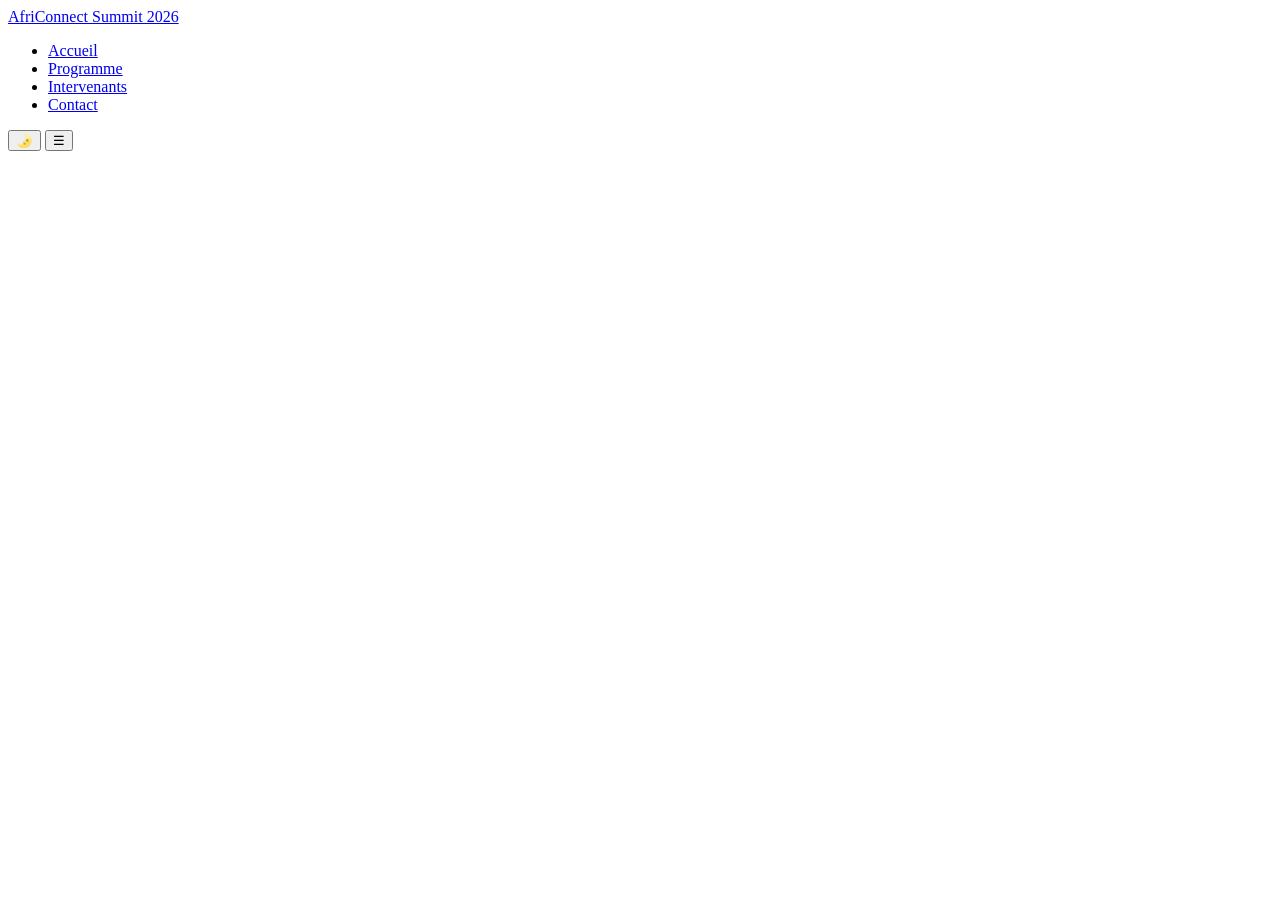
==== index.html @ e22a5360 "Ajout du contenu de la navbar (logo, liens, toggle, hamburger) sur les 4 pages" ====
<!DOCTYPE html>
<html lang="fr">
<head>
    <meta charset="UTF-8">
    <meta name="viewport" content="width=device-width, initial-scale=1.0">
    <title>AfriConnect Summit 2026 - Accueil</title>
    <link rel="stylesheet" href="css/style.css">
</head>
<body>
    <header>
        <nav>
            <!-- logo,lien,toggle dark mode,hamburger -->
             <a href="index.html" class="logo">AfriConnect Summit 2026</a>
              <!-- liste des 4 liens de navigations -->
              <ul class="nav-links">
                  <li><a href="index.html">Accueil</a></li>
                  <li><a href="programme.html">Programme</a></li>
                  <li><a href="intervenants.html">Intervenants</a></li>
                  <li><a href="contact.html">Contact</a></li>
              </ul>
                <!-- bouton pour basculer entre le mode clair et le mode sombre -->
                 <button class="theme-toggle" aria-label="changer le theme">🌛</button>
                 <!-- bouton hamburger pour les petits ecrans --> 
                 <button class="hamburger" aria-label="Menu">☰</button>
        </nav>
    </header>

    <main>
        <section id="hero">

        </section>

        <section id="stats">

        </section>

        <section id="pourquoi-participer">

        </section>

        <section id="intervenants">

        </section>

        <section id="sponsors">

        </section>
    </main>

    <footer>

    </footer>

    <script src="js/main.js"></script>   
</body>
</html>
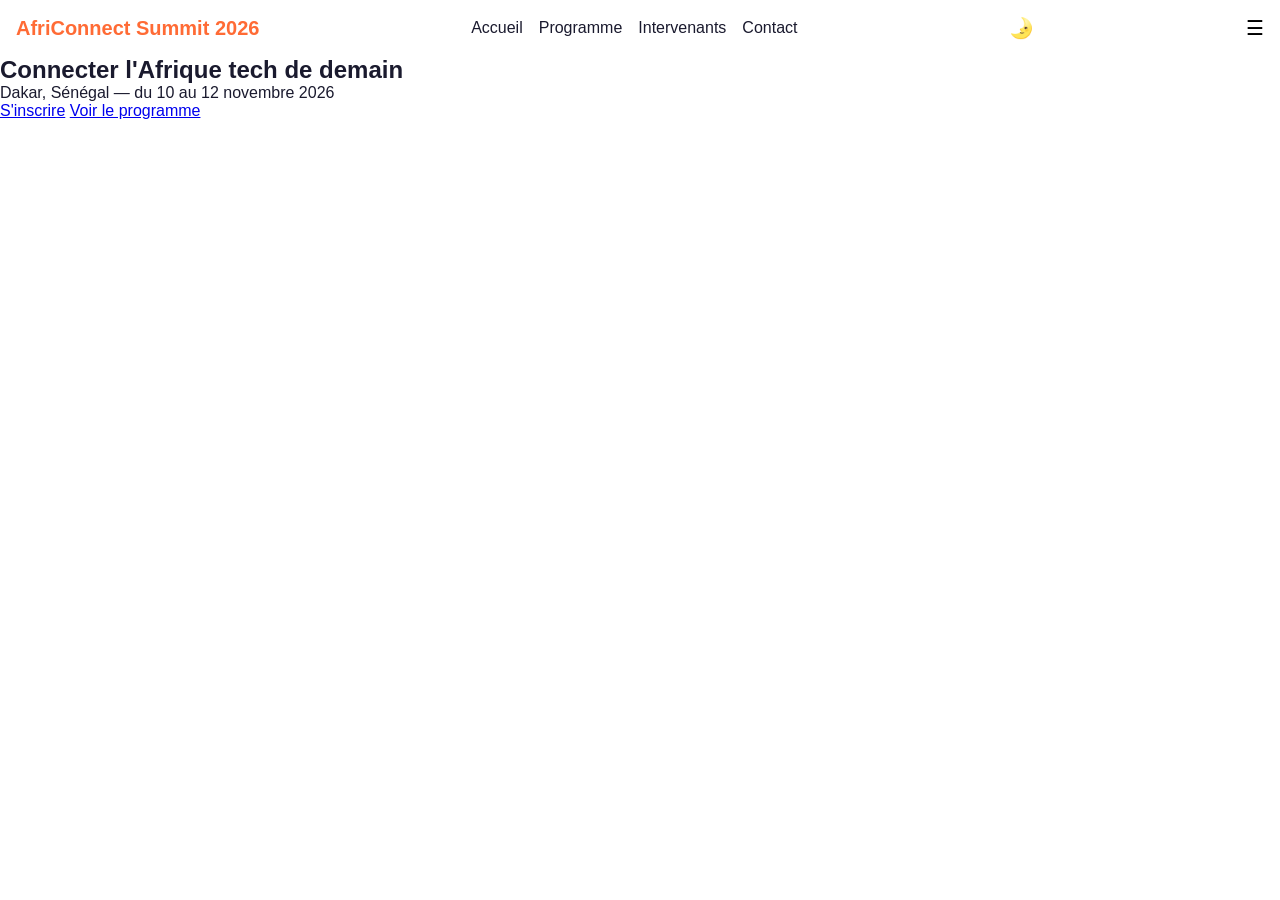
==== commit 9e962965: "Ajout du contenu de la section hero (titre, sous-titre, boutons CTA)" ====
--- a/index.html
+++ b/index.html
@@ -1,32 +1,41 @@
 <!DOCTYPE html>
 <html lang="fr">
+
 <head>
     <meta charset="UTF-8">
     <meta name="viewport" content="width=device-width, initial-scale=1.0">
     <title>AfriConnect Summit 2026 - Accueil</title>
     <link rel="stylesheet" href="css/style.css">
 </head>
+
 <body>
     <header>
         <nav>
             <!-- logo,lien,toggle dark mode,hamburger -->
-             <a href="index.html" class="logo">AfriConnect Summit 2026</a>
-              <!-- liste des 4 liens de navigations -->
-              <ul class="nav-links">
-                  <li><a href="index.html">Accueil</a></li>
-                  <li><a href="programme.html">Programme</a></li>
-                  <li><a href="intervenants.html">Intervenants</a></li>
-                  <li><a href="contact.html">Contact</a></li>
-              </ul>
-                <!-- bouton pour basculer entre le mode clair et le mode sombre -->
-                 <button class="theme-toggle" aria-label="changer le theme">🌛</button>
-                 <!-- bouton hamburger pour les petits ecrans --> 
-                 <button class="hamburger" aria-label="Menu">☰</button>
+            <a href="index.html" class="logo">AfriConnect Summit 2026</a>
+            <!-- liste des 4 liens de navigations -->
+            <ul class="nav-links">
+                <li><a href="index.html">Accueil</a></li>
+                <li><a href="programme.html">Programme</a></li>
+                <li><a href="intervenants.html">Intervenants</a></li>
+                <li><a href="contact.html">Contact</a></li>
+            </ul>
+            <!-- bouton pour basculer entre le mode clair et le mode sombre -->
+            <button class="theme-toggle" aria-label="changer le theme">🌛</button>
+            <!-- bouton hamburger pour les petits ecrans -->
+            <button class="hamburger" aria-label="Menu">☰</button>
         </nav>
     </header>
 
     <main>
         <section id="hero">
+            <h1>Connecter l'Afrique tech de demain</h1>
+            <p>Dakar, Sénégal — du 10 au 12 novembre 2026</p>
+
+            <div class="hero-buttons">
+                <a href="contact.html" class="btn-primary">S'inscrire</a>
+                <a href="programme.html" class="btn-secondary">Voir le programme</a>
+            </div>
 
         </section>
 
@@ -51,6 +60,7 @@
 
     </footer>
 
-    <script src="js/main.js"></script>   
+    <script src="js/main.js"></script>
 </body>
+
 </html>
--- a/css/style.css
+++ b/css/style.css
@@ -0,0 +1,74 @@
+:root {
+    --color-primary: #FF6B35;
+    --color-secondary: #004E89;
+    --color-bg: #FFFFFF;
+    --color-text: #1A1A2E;
+    --font-heading: 'Sora', sans-serif;
+    --font-body: 'Inter', sans-serif;
+    --spacing-md: 1rem;
+    --radius: 8px;
+}
+
+[data-theme="dark"] {
+    --color-bg: #1A1A2E;
+    --color-text: #F1F5F9;
+}
+
+/* RESET CSS */
+/* On annule les marges/paddings par défaut du navigateur (différents selon Chrome, Firefox, etc.)
+   et on force box-sizing: border-box pour que les paddings/bordures n'agrandissent pas
+   la taille totale des éléments (plus facile à calculer en layout)  */
+* {
+    margin: 0;
+    padding: 0;
+    box-sizing: border-box;
+}
+
+/* STYLE DE BASE DU BODY */
+/* On applique la police de texte courant et les couleurs de fond/texte
+   définies dans les variables CSS de :root.
+   La transition permet un changement en douceur lors du basculement dark/light mode  */
+body {
+    font-family: var(--font-body);
+    background-color: var(--color-bg);
+    color: var(--color-text);
+    transition: background-color 0.3s ease, color 0.3s ease;
+}
+/* NAVBAR */
+nav {
+  display: flex;
+  align-items: center;
+  justify-content: space-between;
+  padding: var(--spacing-md);
+  background-color: var(--color-bg);
+}
+.nav-links {
+  display: flex;
+  list-style: none;
+  gap: var(--spacing-md);
+}
+.nav-links a {
+  text-decoration: none;
+  color: var(--color-text);
+  font-family: var(--font-body);
+}
+.logo {
+  font-family: var(--font-heading);
+  font-weight: bold;
+  font-size: 1.25rem;
+  color: var(--color-primary);
+  text-decoration: none;
+}
+.theme-toggle,
+.hamburger {
+  background: none;
+  border: none;
+  font-size: 1.25rem;
+  cursor: pointer;
+}
+/* RESPONSIVE - MOBILE (sous 768px)  */
+@media (max-width: 768px) {
+  .nav-links {
+    display: none;
+  }
+}
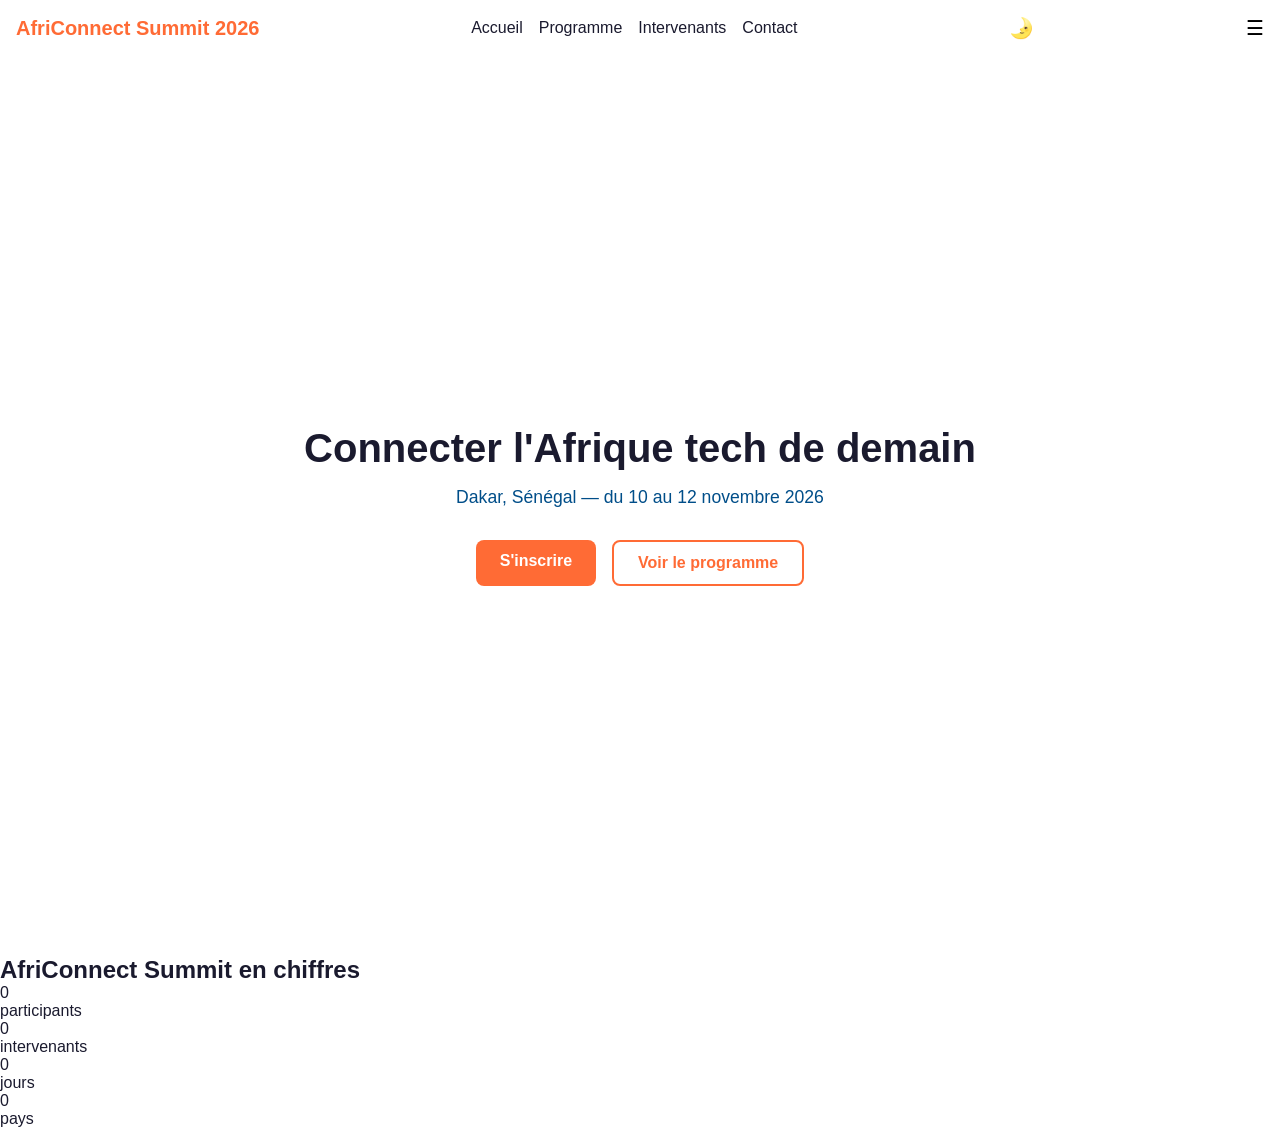
==== commit 3246a7c1: "Ajout du contenu HTML de la section stats (4 statistiques)" ====
--- a/index.html
+++ b/index.html
@@ -40,6 +40,25 @@
         </section>
 
         <section id="stats">
+            <h2>AfriConnect Summit en chiffres</h2>
+            <div class="stats-grid">
+                <div class="stat-item">
+                    <span class="stat-number" data-target="1200">0</span>
+                    <p>participants</p>
+                </div>
+                <div class="stat-item">
+                    <span class="stat-number" data-target="48">0</span>
+                    <p>intervenants</p>
+                </div>
+                <div class="stat-item">
+                    <span class="stat-number" data-target="3">0</span>
+                    <p>jours</p>
+                </div>
+                <div class="stat-item">
+                    <span class="stat-number" data-target="12">0</span>
+                    <p>pays</p>
+                </div>
+            </div>
 
         </section>
 
--- a/css/style.css
+++ b/css/style.css
@@ -1,17 +1,17 @@
 :root {
-    --color-primary: #FF6B35;
-    --color-secondary: #004E89;
-    --color-bg: #FFFFFF;
-    --color-text: #1A1A2E;
-    --font-heading: 'Sora', sans-serif;
-    --font-body: 'Inter', sans-serif;
-    --spacing-md: 1rem;
-    --radius: 8px;
+  --color-primary: #FF6B35;
+  --color-secondary: #004E89;
+  --color-bg: #FFFFFF;
+  --color-text: #1A1A2E;
+  --font-heading: 'Sora', sans-serif;
+  --font-body: 'Inter', sans-serif;
+  --spacing-md: 1rem;
+  --radius: 8px;
 }
 
 [data-theme="dark"] {
-    --color-bg: #1A1A2E;
-    --color-text: #F1F5F9;
+  --color-bg: #1A1A2E;
+  --color-text: #F1F5F9;
 }
 
 /* RESET CSS */
@@ -19,9 +19,9 @@
    et on force box-sizing: border-box pour que les paddings/bordures n'agrandissent pas
    la taille totale des éléments (plus facile à calculer en layout)  */
 * {
-    margin: 0;
-    padding: 0;
-    box-sizing: border-box;
+  margin: 0;
+  padding: 0;
+  box-sizing: border-box;
 }
 
 /* STYLE DE BASE DU BODY */
@@ -29,11 +29,12 @@
    définies dans les variables CSS de :root.
    La transition permet un changement en douceur lors du basculement dark/light mode  */
 body {
-    font-family: var(--font-body);
-    background-color: var(--color-bg);
-    color: var(--color-text);
-    transition: background-color 0.3s ease, color 0.3s ease;
+  font-family: var(--font-body);
+  background-color: var(--color-bg);
+  color: var(--color-text);
+  transition: background-color 0.3s ease, color 0.3s ease;
 }
+
 /* NAVBAR */
 nav {
   display: flex;
@@ -42,16 +43,19 @@
   padding: var(--spacing-md);
   background-color: var(--color-bg);
 }
+
 .nav-links {
   display: flex;
   list-style: none;
   gap: var(--spacing-md);
 }
+
 .nav-links a {
   text-decoration: none;
   color: var(--color-text);
   font-family: var(--font-body);
 }
+
 .logo {
   font-family: var(--font-heading);
   font-weight: bold;
@@ -59,6 +63,7 @@
   color: var(--color-primary);
   text-decoration: none;
 }
+
 .theme-toggle,
 .hamburger {
   background: none;
@@ -66,9 +71,80 @@
   font-size: 1.25rem;
   cursor: pointer;
 }
+
 /* RESPONSIVE - MOBILE (sous 768px)  */
 @media (max-width: 768px) {
   .nav-links {
     display: none;
   }
+}
+
+/*  HERO */
+#hero {
+  min-height: 100vh;
+  display: flex;
+  flex-direction: column;
+  align-items: center;
+  justify-content: center;
+  text-align: center;
+  padding: var(--spacing-md);
+  gap: var(--spacing-md);
+  animation: fadeIn 1s ease-in;
+}
+
+#hero h1 {
+  font-family: var(--font-heading);
+  font-size: 2.5rem;
+  color: var(--color-text);
+  max-width: 700px;
+}
+
+#hero p {
+  font-family: var(--font-body);
+  font-size: 1.1rem;
+  color: var(--color-secondary);
+}
+
+.hero-buttons {
+  display: flex;
+  gap: var(--spacing-md);
+  margin-top: var(--spacing-md);
+}
+
+.btn-primary,
+.btn-secondary {
+  padding: 0.75rem 1.5rem;
+  border-radius: var(--radius);
+  text-decoration: none;
+  font-family: var(--font-body);
+  font-weight: bold;
+  transition: transform 0.2s ease, opacity 0.2s ease;
+}
+
+.btn-primary {
+  background-color: var(--color-primary);
+  color: #FFFFFF;
+}
+
+.btn-secondary {
+  background-color: transparent;
+  color: var(--color-primary);
+  border: 2px solid var(--color-primary);
+}
+
+.btn-primary:hover,
+.btn-secondary:hover {
+  transform: translateY(-3px);
+  opacity: 0.9;
+}
+
+/* Animation d'apparition en fondu au chargement de la page */
+@keyframes fadeIn {
+  from {
+    opacity: 0;
+  }
+
+  to {
+    opacity: 1;
+  }
 }
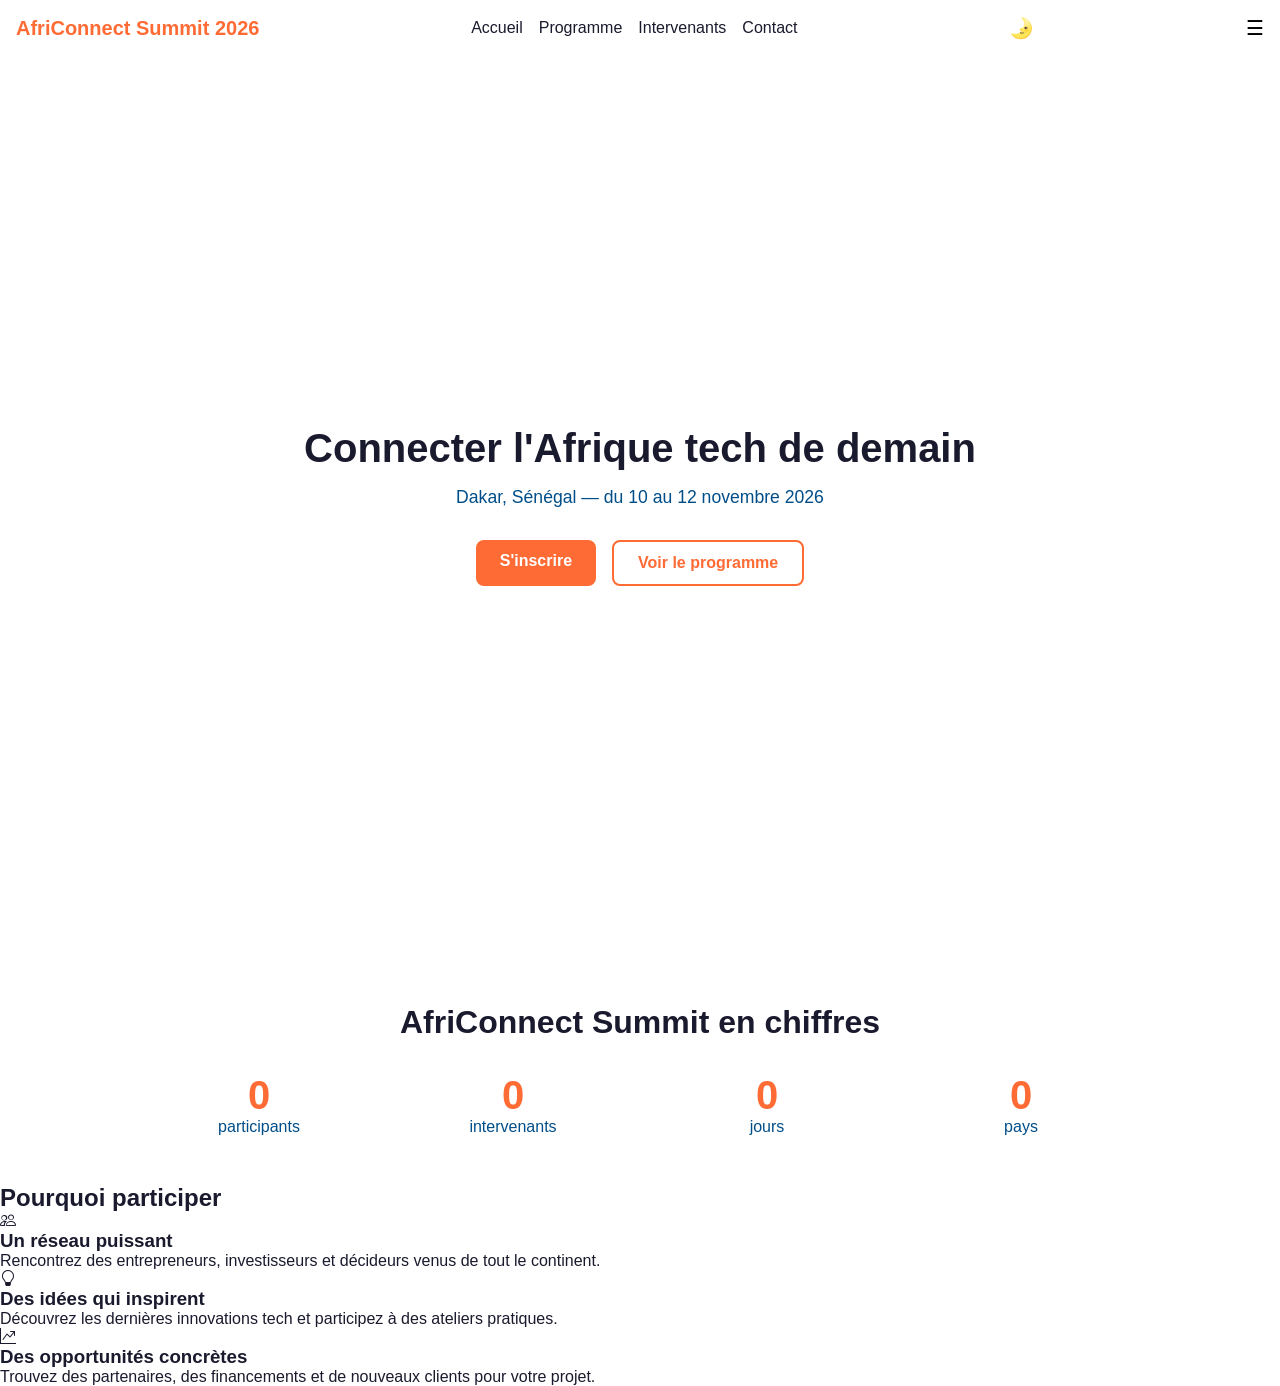
==== commit 931a9968: "Ajout du CDN Bootstrap Icons et du contenu de la section pourquoi-participer" ====
--- a/index.html
+++ b/index.html
@@ -6,6 +6,7 @@
     <meta name="viewport" content="width=device-width, initial-scale=1.0">
     <title>AfriConnect Summit 2026 - Accueil</title>
     <link rel="stylesheet" href="css/style.css">
+    <link rel="stylesheet" href="https://cdn.jsdelivr.net/npm/bootstrap-icons@1.11.3/font/bootstrap-icons.min.css">
 </head>
 
 <body>
@@ -63,6 +64,24 @@
         </section>
 
         <section id="pourquoi-participer">
+            <h2>Pourquoi participer</h2>
+            <div class="reasons-grid">
+                <div class="reason-item">
+                    <i class="bi bi-people"></i>
+                    <h3>Un réseau puissant</h3>
+                    <p>Rencontrez des entrepreneurs, investisseurs et décideurs venus de tout le continent.</p>
+                </div>
+                <div class="reason-item">
+                    <i class="bi bi-lightbulb"></i>
+                    <h3>Des idées qui inspirent</h3>
+                    <p>Découvrez les dernières innovations tech et participez à des ateliers pratiques.</p>
+                </div>
+                <div class="reason-item">
+                    <i class="bi bi-graph-up-arrow"></i>
+                    <h3>Des opportunités concrètes</h3>
+                    <p>Trouvez des partenaires, des financements et de nouveaux clients pour votre projet.</p>
+                </div>
+            </div>
 
         </section>
 
--- a/css/style.css
+++ b/css/style.css
@@ -147,4 +147,37 @@
   to {
     opacity: 1;
   }
-}+}
+/* STATS */
+#stats {
+  padding: calc(var(--spacing-md) * 3) var(--spacing-md);
+  text-align: center;
+}
+
+#stats h2 {
+  font-family: var(--font-heading);
+  font-size: 2rem;
+  margin-bottom: calc(var(--spacing-md) * 2);
+  color: var(--color-text);
+}
+
+.stats-grid {
+  display: grid;
+  grid-template-columns: repeat(4, 1fr);
+  gap: var(--spacing-md);
+  max-width: 1000px;
+  margin: 0 auto;
+}
+
+.stat-number {
+  display: block;
+  font-family: var(--font-heading);
+  font-size: 2.5rem;
+  font-weight: bold;
+  color: var(--color-primary);
+}
+
+.stat-item p {
+  font-family: var(--font-body);
+  color: var(--color-secondary);
+}
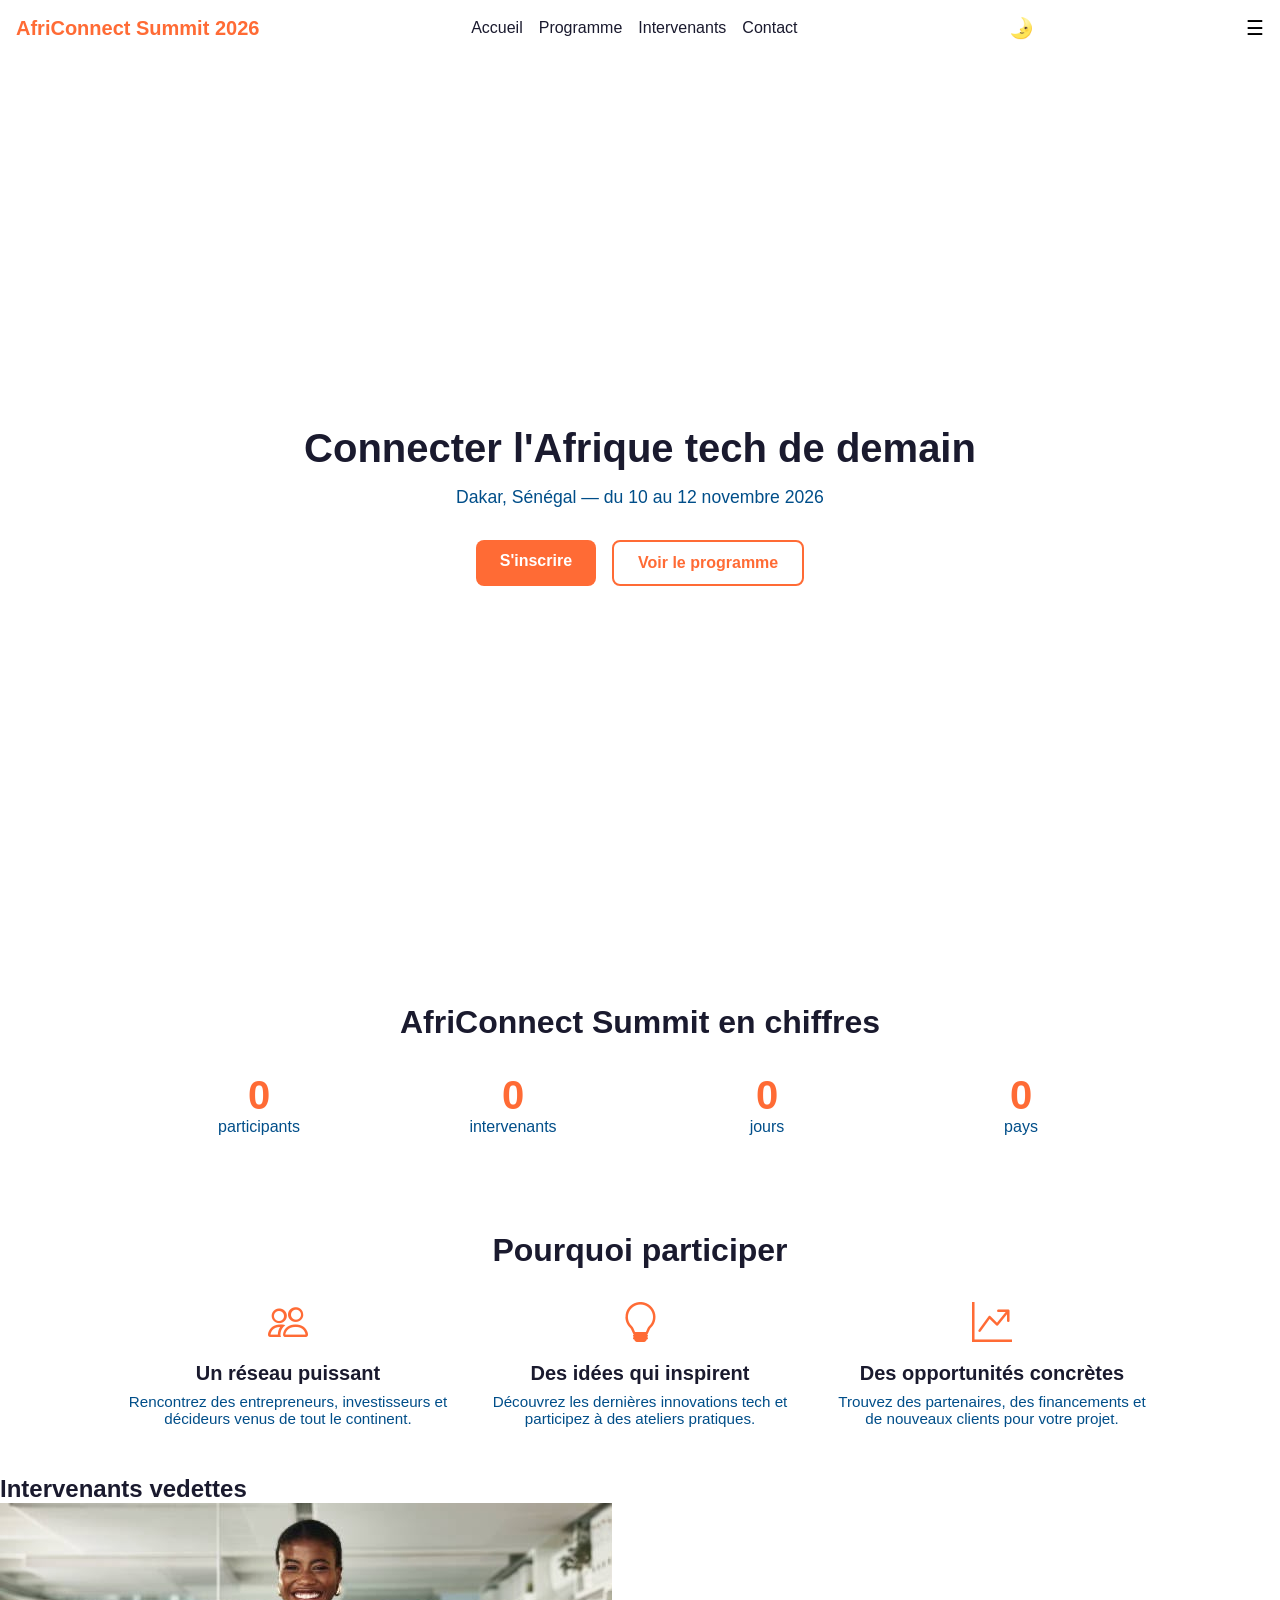
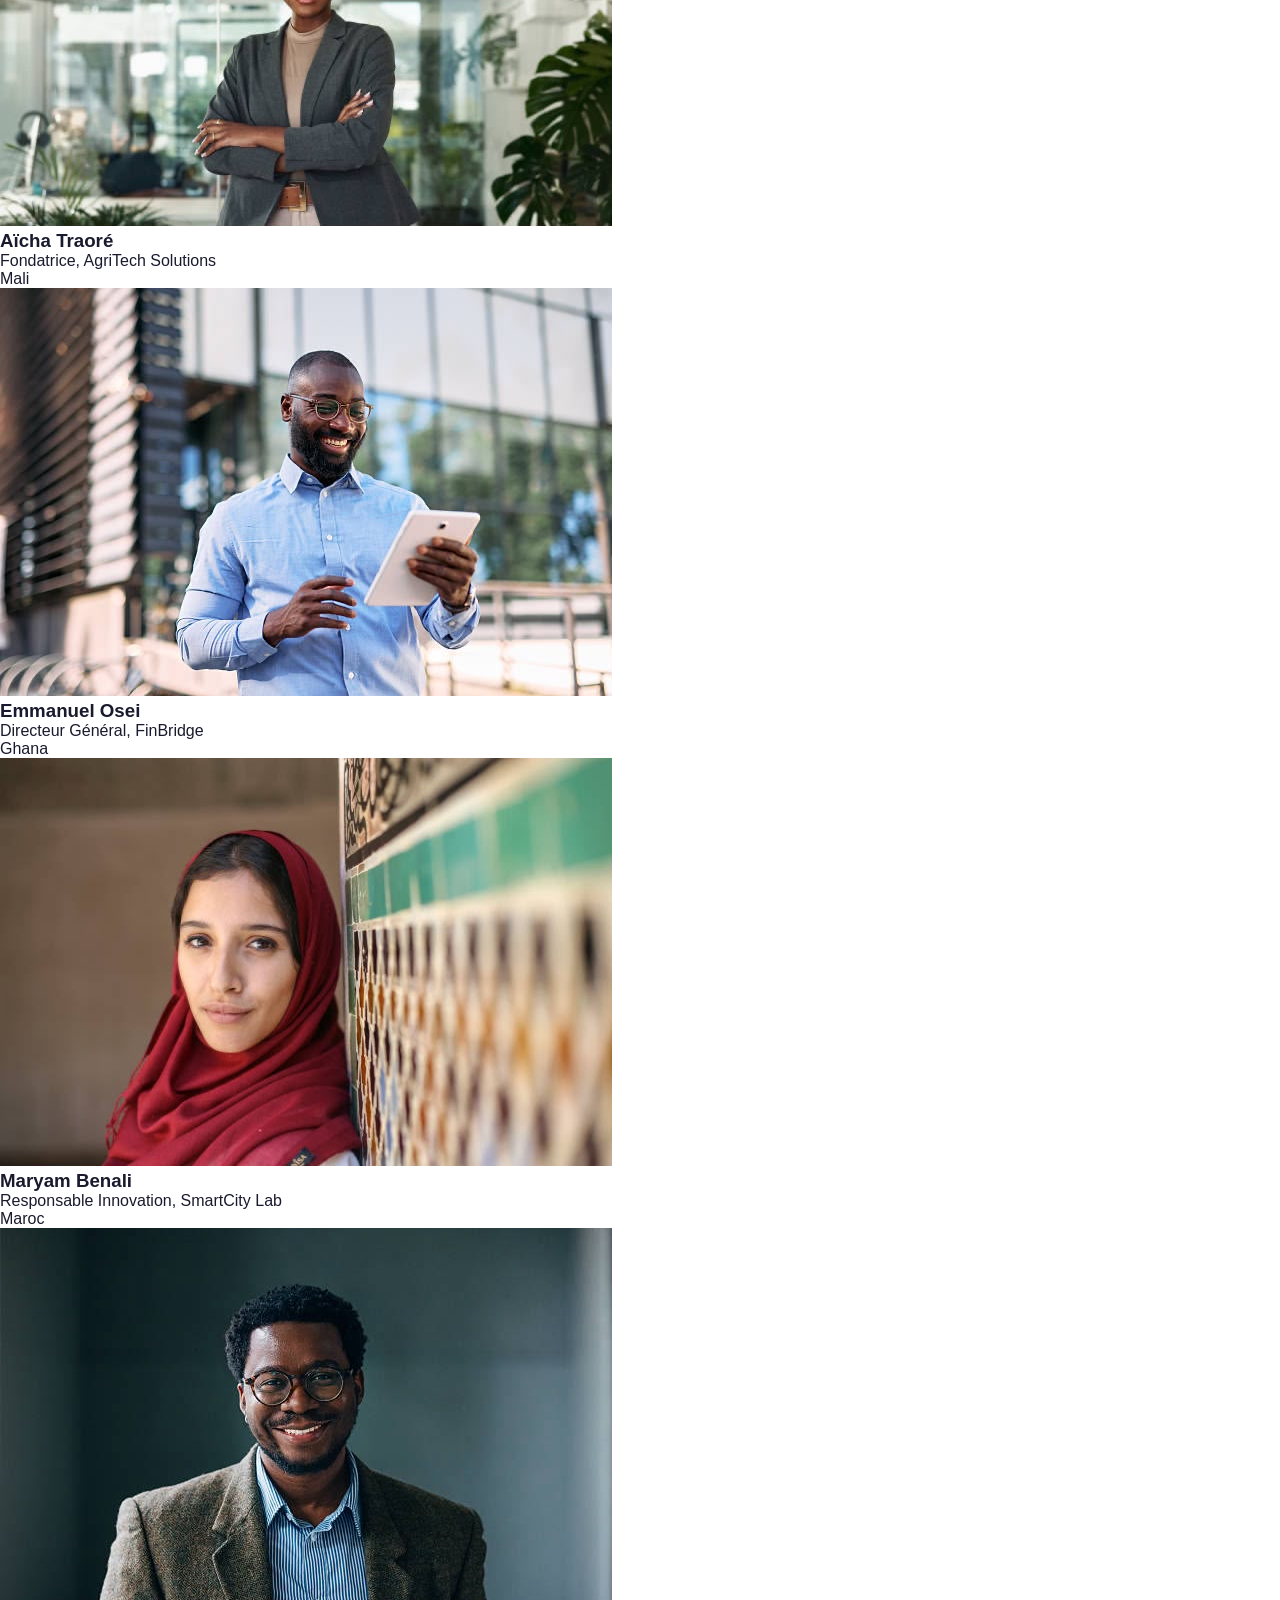
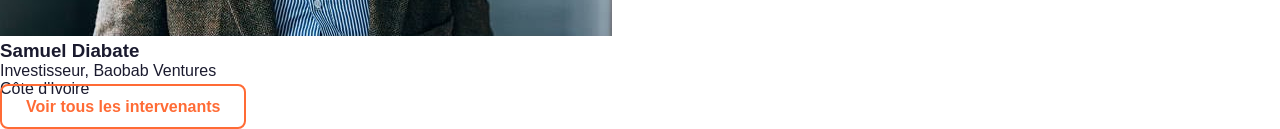
==== commit 65495b93: "Ajout du contenu HTML de la section intervenants avec photos" ====
--- a/index.html
+++ b/index.html
@@ -86,6 +86,35 @@
         </section>
 
         <section id="intervenants">
+            <h2>Intervenants vedettes</h2>
+            <div class="speakers-grid">
+                <div class="speaker-card">
+                    <img src="images/Aicha.png" alt="Photo de Aïcha">
+                    <h3>Aïcha Traoré</h3>
+                    <p>Fondatrice, AgriTech Solutions</p>
+                    <p>Mali</p>
+                </div>
+                <div class="speaker-card">
+                    <img src="images/Emmanuel.png" alt="Photo de Emmanuel">
+                    <h3>Emmanuel Osei</h3>
+                    <p>Directeur Général, FinBridge</p>
+                    <p>Ghana</p>
+                </div>
+                <div class="speaker-card">
+                    <img src="images/Maryam.png" alt="Photo de Maryam Benali">
+                    <h3>Maryam Benali</h3>
+                    <p>Responsable Innovation, SmartCity Lab</p>
+                    <p>Maroc</p>
+                </div>
+                <div class="speaker-card">
+                    <img src="images/Samuel.png" alt="Photo de Samuel">
+                    <h3>Samuel Diabate</h3>
+                    <p>Investisseur, Baobab Ventures</p>
+                    <p>Côte d'Ivoire</p>
+                </div>
+            </div>
+            <a href="intervenants.html" class="btn-secondary">Voir tous les intervenants</a>
+
 
         </section>
 
--- a/css/style.css
+++ b/css/style.css
@@ -148,6 +148,7 @@
     opacity: 1;
   }
 }
+
 /* STATS */
 #stats {
   padding: calc(var(--spacing-md) * 3) var(--spacing-md);
@@ -181,3 +182,51 @@
   font-family: var(--font-body);
   color: var(--color-secondary);
 }
+
+/* ===== POURQUOI PARTICIPER ===== */
+#pourquoi-participer {
+  padding: calc(var(--spacing-md) * 3) var(--spacing-md);
+  text-align: center;
+}
+
+#pourquoi-participer h2 {
+  font-family: var(--font-heading);
+  font-size: 2rem;
+  margin-bottom: calc(var(--spacing-md) * 2);
+  color: var(--color-text);
+}
+
+.reasons-grid {
+  display: flex;
+  justify-content: center;
+  gap: calc(var(--spacing-md) * 2);
+  flex-wrap: wrap;
+  max-width: 1100px;
+  margin: 0 auto;
+}
+
+.reason-item {
+  flex: 1;
+  min-width: 250px;
+  max-width: 320px;
+}
+
+.reason-item i {
+  font-size: 2.5rem;
+  color: var(--color-primary);
+  margin-bottom: var(--spacing-md);
+  display: block;
+}
+
+.reason-item h3 {
+  font-family: var(--font-heading);
+  font-size: 1.25rem;
+  margin-bottom: 0.5rem;
+  color: var(--color-text);
+}
+
+.reason-item p {
+  font-family: var(--font-body);
+  color: var(--color-secondary);
+  font-size: 0.95rem;
+}
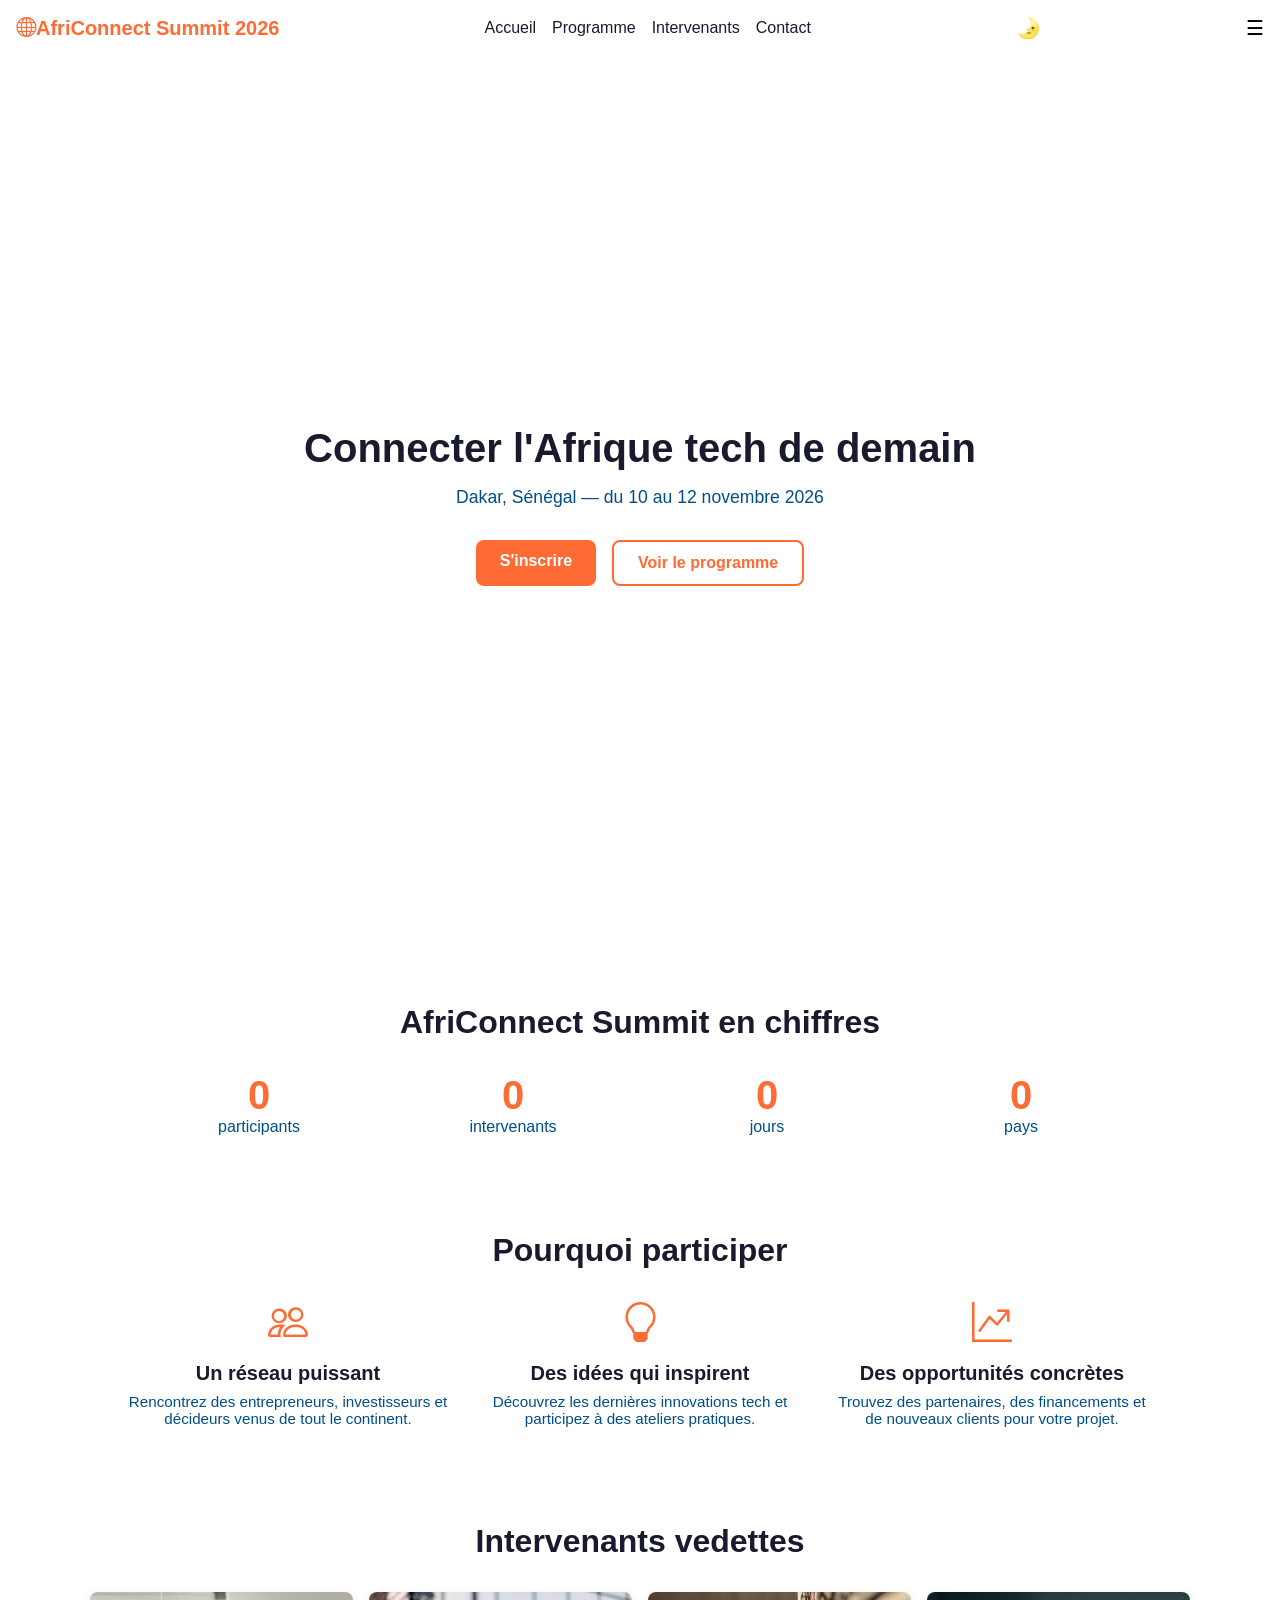
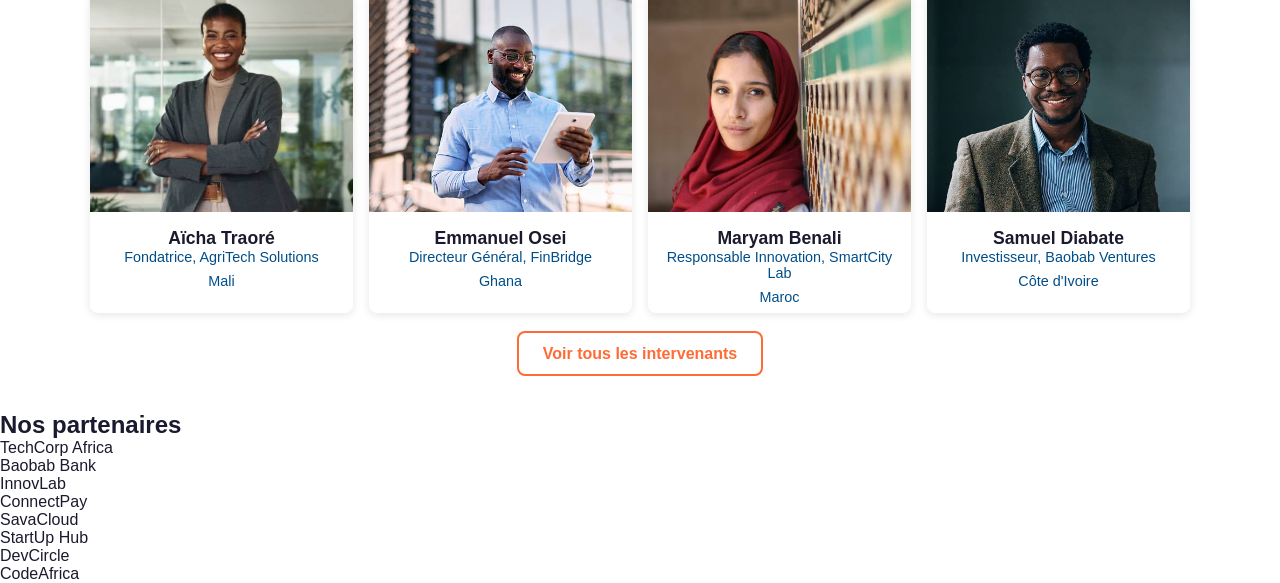
==== commit 44380c2b: "Ajout du contenu HTML de la section sponsors (3 niveaux) et ajoute de l'image au fond du hero" ====
--- a/index.html
+++ b/index.html
@@ -13,7 +13,9 @@
     <header>
         <nav>
             <!-- logo,lien,toggle dark mode,hamburger -->
-            <a href="index.html" class="logo">AfriConnect Summit 2026</a>
+            <a href="index.html" class="logo">
+                <i class="bi bi-globe"></i>AfriConnect Summit 2026
+            </a>
             <!-- liste des 4 liens de navigations -->
             <ul class="nav-links">
                 <li><a href="index.html">Accueil</a></li>
@@ -119,6 +121,33 @@
         </section>
 
         <section id="sponsors">
+            <h2>Nos partenaires</h2>
+            <div class="sponsors-flex">
+                <div class="sponsor-tier gold">
+                    <p>TechCorp Africa</p>
+                </div>
+                <div class="sponsor-tier gold">
+                    <p>Baobab Bank</p>
+                </div>
+                <div class="sponsor-tier silver">
+                    <p>InnovLab</p>
+                </div>
+                <div class="sponsor-tier silver">
+                    <p>ConnectPay</p>
+                </div>
+                <div class="sponsor-tier silver">
+                    <p>SavaCloud</p>
+                </div>
+                <div class="sponsor-tier bronze">
+                    <p>StartUp Hub</p>
+                </div>
+                <div class="sponsor-tier bronze">
+                    <p>DevCircle</p>
+                </div>
+                <div class="sponsor-tier bronze">
+                    <p>CodeAfrica</p>
+                </div>
+            </div>
 
         </section>
     </main>
--- a/css/style.css
+++ b/css/style.css
@@ -229,4 +229,61 @@
   font-family: var(--font-body);
   color: var(--color-secondary);
   font-size: 0.95rem;
+}
+
+/*  INTERVENANTS VEDETTES */
+#intervenants {
+  padding: calc(var(--spacing-md) * 3) var(--spacing-md);
+  text-align: center;
+}
+
+#intervenants h2 {
+  font-family: var(--font-heading);
+  font-size: 2rem;
+  margin-bottom: calc(var(--spacing-md) * 2);
+  color: var(--color-text);
+}
+
+.speakers-grid {
+  display: grid;
+  grid-template-columns: repeat(4, 1fr);
+  gap: var(--spacing-md);
+  max-width: 1100px;
+  margin: 0 auto calc(var(--spacing-md) * 2) auto;
+}
+
+.speaker-card {
+  background-color: var(--color-bg);
+  border-radius: var(--radius);
+  overflow: hidden;
+  box-shadow: 0 2px 8px rgba(0, 0, 0, 0.1);
+  transition: transform 0.3s ease, box-shadow 0.3s ease;
+}
+
+.speaker-card img {
+  width: 100%;
+  height: 220px;
+  object-fit: cover;
+  display: block;
+}
+
+.speaker-card h3 {
+  font-family: var(--font-heading);
+  font-size: 1.1rem;
+  margin-top: var(--spacing-md);
+  color: var(--color-text);
+}
+
+.speaker-card p {
+  font-family: var(--font-body);
+  font-size: 0.9rem;
+  color: var(--color-secondary);
+  padding: 0 0.5rem;
+  margin-bottom: 0.5rem;
+}
+
+/* Effet hover : la carte se soulève légèrement avec une ombre plus marquée */
+.speaker-card:hover {
+  transform: translateY(-5px);
+  box-shadow: 0 6px 16px rgba(0, 0, 0, 0.15);
 }
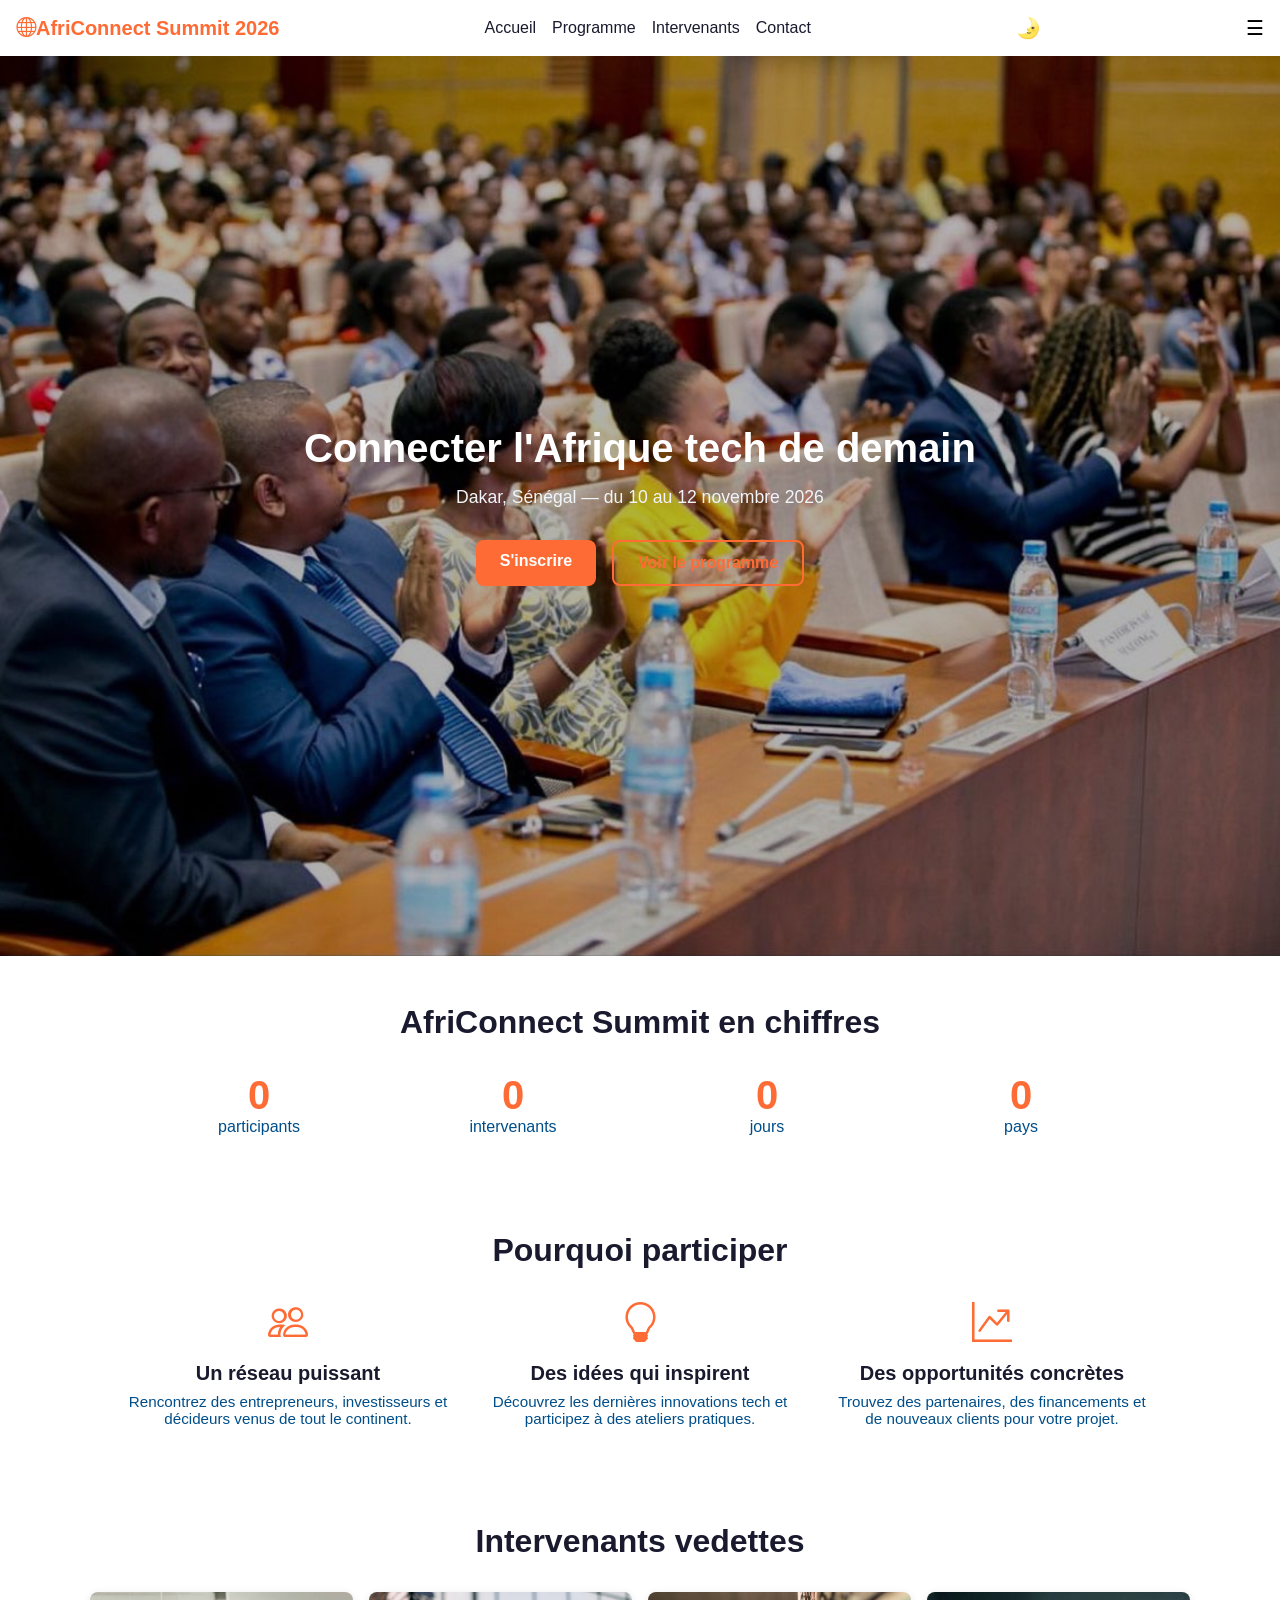
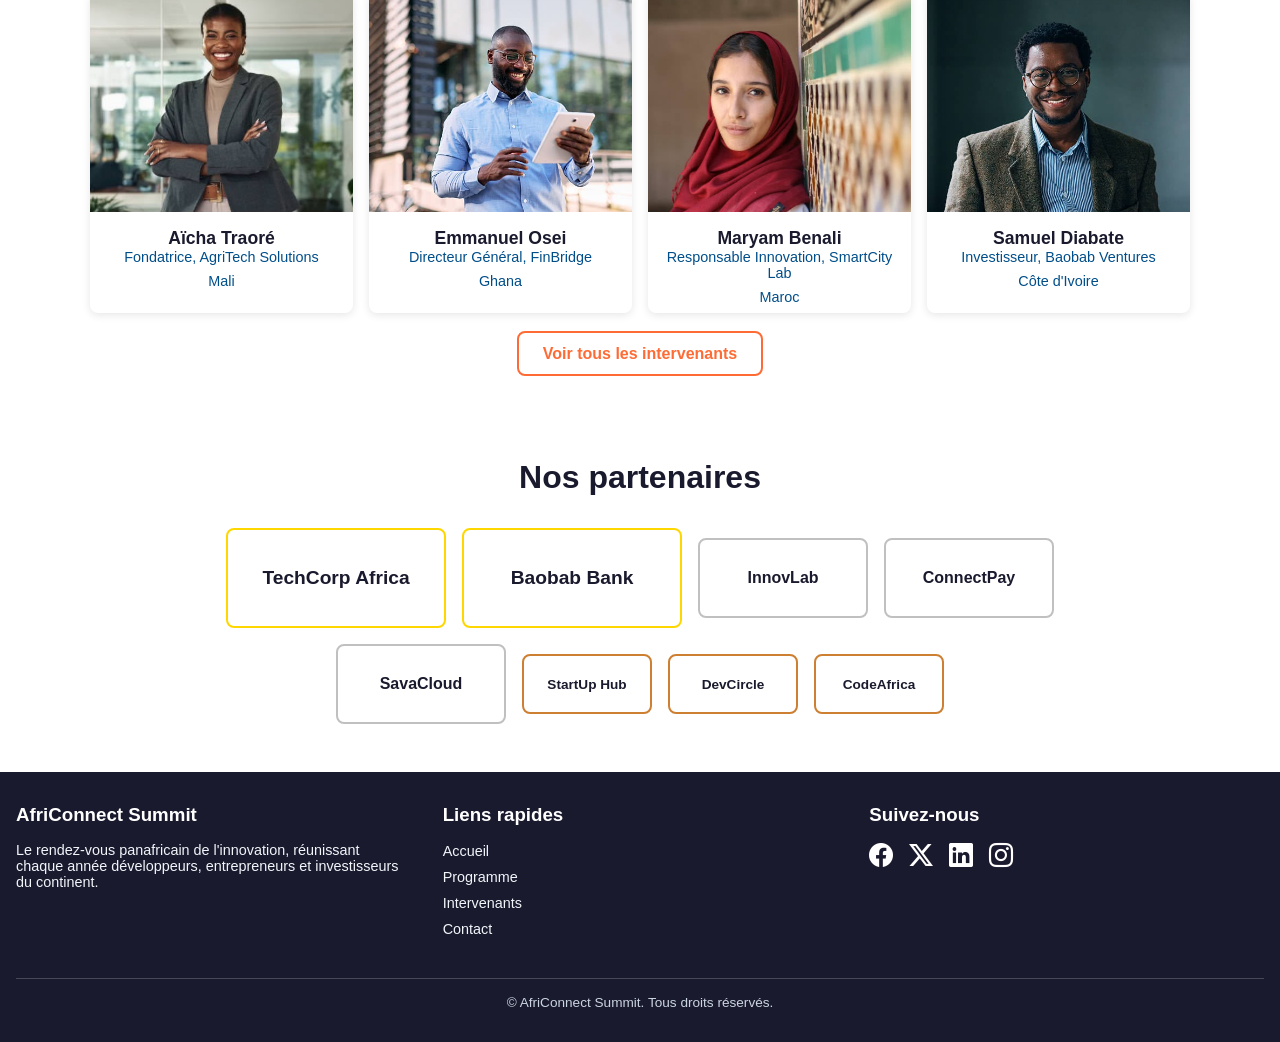
==== commit 5d6fbe11: "Ajout du HTML et CSS du footer (3 colonnes, réseaux sociaux, bouton retour en haut)" ====
--- a/index.html
+++ b/index.html
@@ -153,6 +153,38 @@
     </main>
 
     <footer>
+        <div class="footer-col">
+            <h3>AfriConnect Summit</h3>
+            <p>Le rendez-vous panafricain de l'innovation, réunissant chaque année développeurs, entrepreneurs et
+                investisseurs du continent.</p>
+        </div>
+
+        <div class="footer-col">
+            <h3>Liens rapides</h3>
+            <ul>
+                <li><a href="index.html">Accueil</a></li>
+                <li><a href="programme.html">Programme</a></li>
+                <li><a href="intervenants.html">Intervenants</a></li>
+                <li><a href="contact.html">Contact</a></li>
+            </ul>
+        </div>
+
+        <div class="footer-col">
+            <h3>Suivez-nous</h3>
+            <div class="social-icons">
+                <a href="#" aria-label="Facebook"><i class="bi bi-facebook"></i></a>
+                <a href="#" aria-label="Twitter"><i class="bi bi-twitter-x"></i></a>
+                <a href="#" aria-label="LinkedIn"><i class="bi bi-linkedin"></i></a>
+                <a href="#" aria-label="Instagram"><i class="bi bi-instagram"></i></a>
+            </div>
+        </div>
+
+        <p class="copyright">&copy; <span id="year"></span> AfriConnect Summit. Tous droits réservés.</p>
+
+        <button id="back-to-top" aria-label="Retour en haut">
+            <i class="bi bi-arrow-up"></i>
+        </button>
+
 
     </footer>
 
--- a/css/style.css
+++ b/css/style.css
@@ -137,6 +137,34 @@
   transform: translateY(-3px);
   opacity: 0.9;
 }
+#hero {
+  min-height: 100vh;
+  display: flex;
+  flex-direction: column;
+  align-items: center;
+  justify-content: center;
+  text-align: center;
+  padding: var(--spacing-md);
+  gap: var(--spacing-md);
+  animation: fadeIn 1s ease-in;
+  
+  background-image: linear-gradient(rgba(0, 0, 0, 0.3), rgba(0, 0, 0, 0.3)), url('../images/hero-bg.png');
+  background-size: cover;
+  background-position: center;
+  background-repeat: no-repeat;
+}
+#hero h1 {
+  font-family: var(--font-heading);
+  font-size: 2.5rem;
+  color: #FFFFFF;  /* changé en blanc */
+  max-width: 700px;
+}
+
+#hero p {
+  font-family: var(--font-body);
+  font-size: 1.1rem;
+  color: #F1F5F9;  /* changé en gris très clair */
+}
 
 /* Animation d'apparition en fondu au chargement de la page */
 @keyframes fadeIn {
@@ -286,4 +314,136 @@
 .speaker-card:hover {
   transform: translateY(-5px);
   box-shadow: 0 6px 16px rgba(0, 0, 0, 0.15);
+}
+
+/* SPONSORS */
+#sponsors {
+  padding: calc(var(--spacing-md) * 3) var(--spacing-md);
+  text-align: center;
+}
+
+#sponsors h2 {
+  font-family: var(--font-heading);
+  font-size: 2rem;
+  margin-bottom: calc(var(--spacing-md) * 2);
+  color: var(--color-text);
+}
+
+.sponsors-flex {
+  display: flex;
+  flex-wrap: wrap;
+  justify-content: center;
+  align-items: center;
+  gap: var(--spacing-md);
+  max-width: 900px;
+  margin: 0 auto;
+}
+
+.sponsor-tier {
+  background-color: var(--color-bg);
+  border: 2px solid var(--color-secondary);
+  border-radius: var(--radius);
+  display: flex;
+  align-items: center;
+  justify-content: center;
+  font-family: var(--font-body);
+  font-weight: bold;
+  color: var(--color-text);
+}
+
+/* Niveau Or : le plus grand, le plus visible */
+.sponsor-tier.gold {
+  width: 220px;
+  height: 100px;
+  font-size: 1.2rem;
+  border-color: #FFD700;
+}
+
+/* Niveau Argent : taille intermédiaire */
+.sponsor-tier.silver {
+  width: 170px;
+  height: 80px;
+  font-size: 1rem;
+  border-color: #C0C0C0;
+}
+
+/* Niveau Bronze : le plus petit */
+.sponsor-tier.bronze {
+  width: 130px;
+  height: 60px;
+  font-size: 0.85rem;
+  border-color: #CD7F32;
+}
+/* FOOTER*/
+footer {
+  background-color: var(--color-text);
+  color: #FFFFFF;
+  padding: calc(var(--spacing-md) * 2) var(--spacing-md);
+  display: flex;
+  flex-wrap: wrap;
+  justify-content: space-between;
+  gap: calc(var(--spacing-md) * 2);
+}
+
+.footer-col {
+  flex: 1;
+  min-width: 200px;
+}
+
+.footer-col h3 {
+  font-family: var(--font-heading);
+  margin-bottom: var(--spacing-md);
+  color: #FFFFFF;
+}
+
+.footer-col p,
+.footer-col a {
+  color: #F1F5F9;
+  text-decoration: none;
+  font-family: var(--font-body);
+  font-size: 0.9rem;
+}
+
+.footer-col ul {
+  list-style: none;
+}
+
+.footer-col ul li {
+  margin-bottom: 0.5rem;
+}
+
+.social-icons {
+  display: flex;
+  gap: var(--spacing-md);
+}
+
+.social-icons i {
+  font-size: 1.5rem;
+  color: #FFFFFF;
+}
+
+.copyright {
+  width: 100%;
+  text-align: center;
+  font-size: 0.85rem;
+  color: #CBD5E1;
+  border-top: 1px solid rgba(255, 255, 255, 0.2);
+  padding-top: var(--spacing-md);
+}
+
+/* Bouton retour en haut : fixe, en bas à droite de l'écran */
+#back-to-top {
+  position: fixed;
+  bottom: 20px;
+  right: 20px;
+  background-color: var(--color-primary);
+  color: #FFFFFF;
+  border: none;
+  border-radius: 50%;
+  width: 45px;
+  height: 45px;
+  font-size: 1.2rem;
+  cursor: pointer;
+  box-shadow: 0 2px 8px rgba(0, 0, 0, 0.2);
+  display: none; /* caché par défaut, affiché via JavaScript après 300px de scroll */
 }
